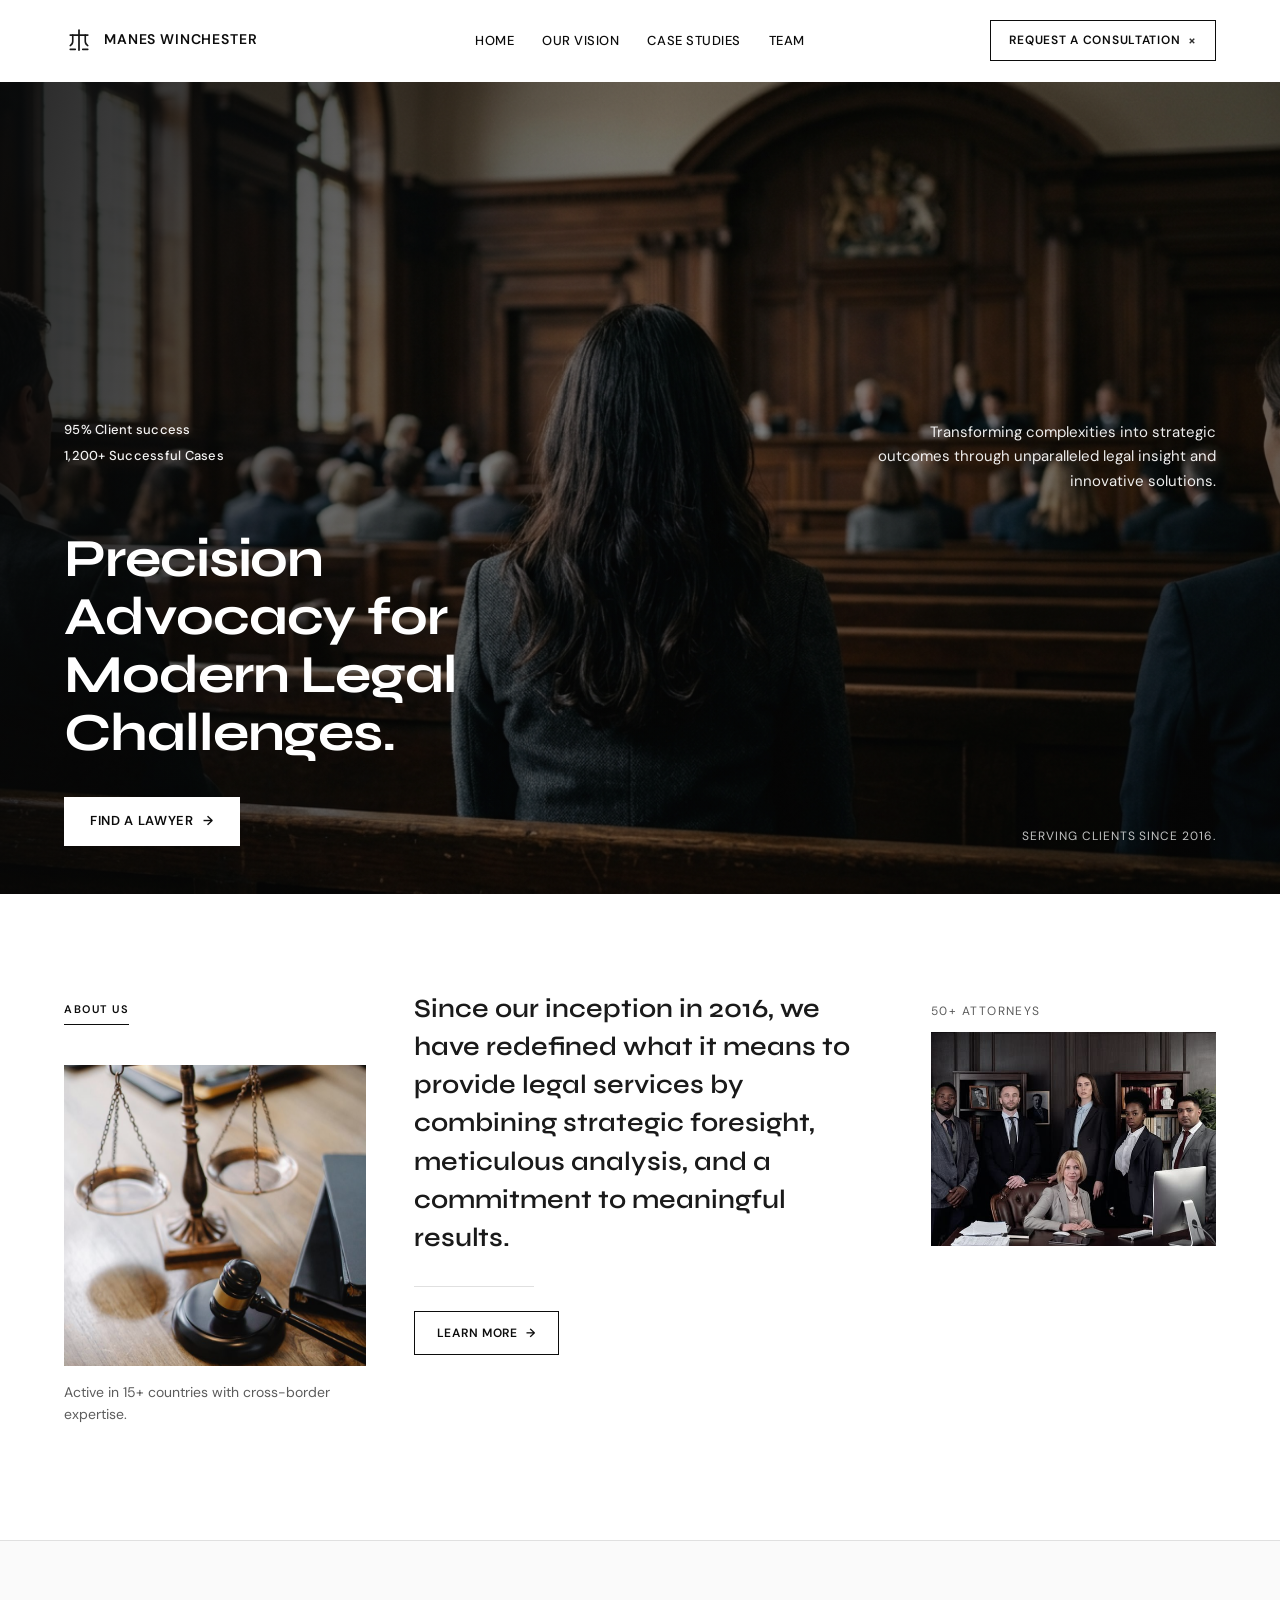
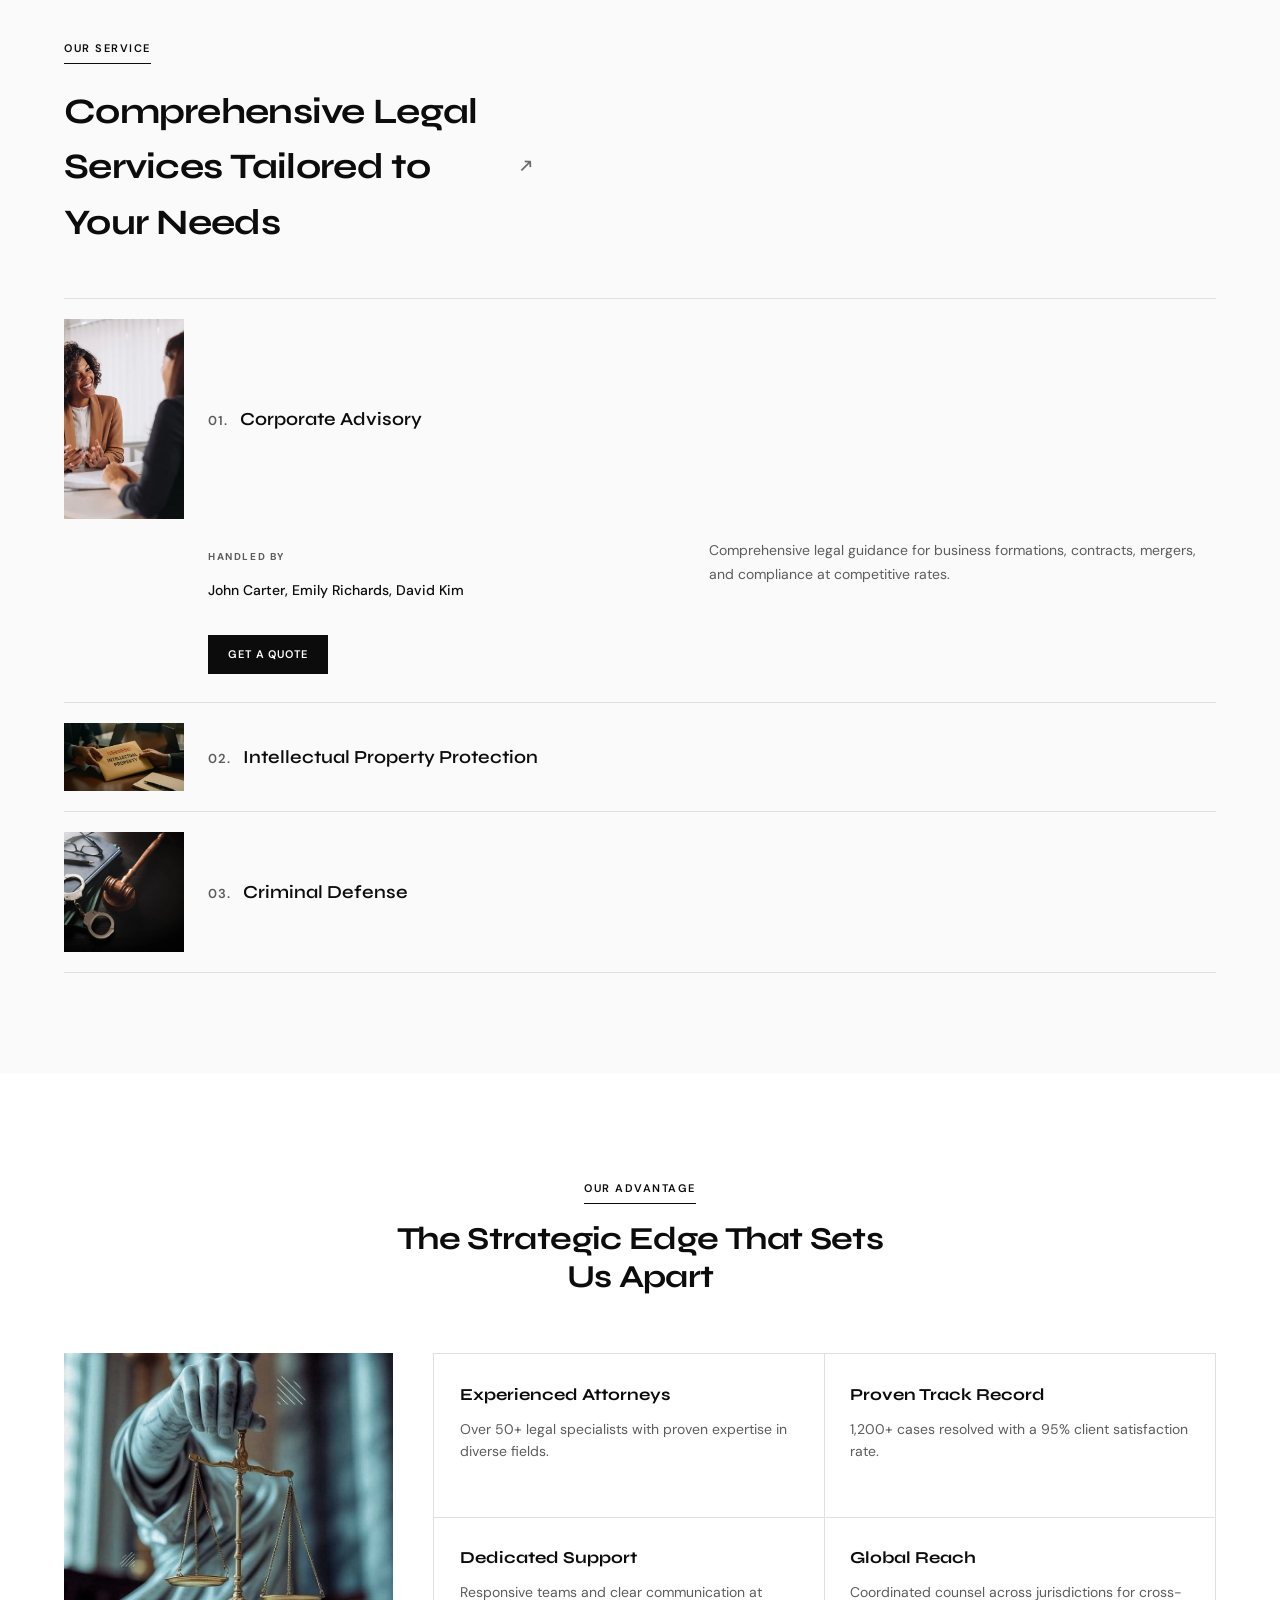
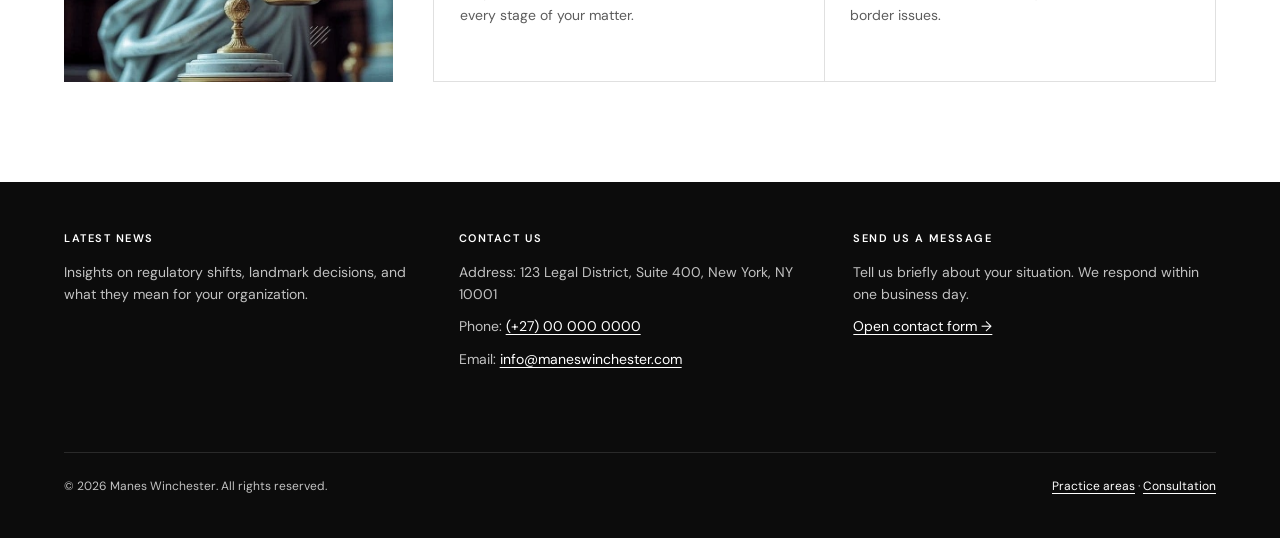
==== index.html @ 820bc34e "initial commit" ====
<!DOCTYPE html>
<html lang="en">
<head>
	<meta charset="UTF-8">
	<meta name="viewport" content="width=device-width, initial-scale=1">
	<title>Manes Winchester — Precision Advocacy</title>
	<link rel="preconnect" href="https://fonts.googleapis.com">
	<link rel="preconnect" href="https://fonts.gstatic.com" crossorigin>
	<link href="https://fonts.googleapis.com/css2?family=DM+Sans:ital,opsz,wght@0,9..40,400;0,9..40,500;0,9..40,600;0,9..40,700;1,9..40,400&family=Syne:wght@500;600;700;800&display=swap" rel="stylesheet">
	<link rel="stylesheet" href="css/landing.css" type="text/css">
</head>
<body class="landing">
	<header class="site-nav" id="top">
		<div class="landing-wrap">
			<a href="index.html" class="brand-mark" aria-label="Manes Winchester home">
				<svg width="30" height="30" viewBox="0 0 24 24" fill="none" xmlns="http://www.w3.org/2000/svg" aria-hidden="true">
					<path d="M12 4v16" stroke="currentColor" stroke-width="1.4" stroke-linecap="round"/>
					<path d="M5 8h14" stroke="currentColor" stroke-width="1.4" stroke-linecap="round"/>
					<path d="M7 8v5c0 1.5-.8 2.8-2 3.5M17 8v5c0 1.5.8 2.8 2 3.5" stroke="currentColor" stroke-width="1.3" stroke-linecap="round"/>
					<path d="M5 19.5h4M15 19.5h4" stroke="currentColor" stroke-width="1.3" stroke-linecap="round"/>
				</svg>
				<span>Manes Winchester</span>
			</a>
			<button type="button" class="nav-toggle" id="navToggle" aria-expanded="false" aria-controls="navMenu">Menu</button>
			<ul class="nav-links" id="navMenu" role="navigation">
				<li><a href="index.html">Home</a></li>
				<li><a href="about.html">Our Vision</a></li>
				<li><a href="news.html">Case Studies</a></li>
				<li><a href="lawyers.html">Team</a></li>
			</ul>
			<a href="contact.html" class="btn-outline-light">Request a Consultation <span class="icon-x" aria-hidden="true">×</span></a>
		</div>
	</header>

	<section class="hero reveal reveal--instant" aria-labelledby="hero-heading">
		<div class="hero-bg" role="presentation"></div>
		<div class="hero-inner landing-wrap">
			<div class="hero-grid">
				<div class="hero-stats">
					<span>95% Client success</span>
					<span>1,200+ Successful Cases</span>
				</div>
				<p class="hero-aside">Transforming complexities into strategic outcomes through unparalleled legal insight and innovative solutions.</p>
				<h1 id="hero-heading" class="hero-headline">Precision Advocacy for Modern Legal Challenges.</h1>
			</div>
			<div class="hero-actions">
				<a href="lawyers.html" class="btn-solid-light">Find a Lawyer <span aria-hidden="true">→</span></a>
				<p class="hero-foot">Serving clients since 2016.</p>
			</div>
		</div>
	</section>

	<section class="about reveal" id="about" aria-labelledby="about-heading">
		<div class="landing-wrap about-grid">
			<div>
				<p class="section-label" id="about-heading">About Us</p>
				<img class="about-thumb" src="images/thumbnail-focus.jpg" width="160" height="160" alt="Firm at work">
				<p class="about-side">Active in 15+ countries with cross-border expertise.</p>
			</div>
			<div class="about-main">
				<p class="lead">Since our inception in 2016, we have redefined what it means to provide legal services by combining strategic foresight, meticulous analysis, and a commitment to meaningful results.</p>
				<div class="about-rule" role="presentation"></div>
				<a href="about.html" class="btn-outline-dark">Learn More <span aria-hidden="true">→</span></a>
			</div>
			<div>
				<p class="about-right-meta">50+ Attorneys</p>
				<img class="about-right-img" src="images/handshake.jpg" width="400" height="300" alt="Professional consultation">
			</div>
		</div>
	</section>

	<section class="services reveal" id="services" aria-labelledby="services-heading">
		<div class="landing-wrap">
			<div class="services-head">
				<div>
					<p class="section-label">Our Service</p>
					<h2 id="services-heading" class="services-title">Comprehensive Legal Services Tailored to Your Needs <span class="arrow-diag" aria-hidden="true">↗</span></h2>
				</div>
			</div>
			<div class="service-list reveal-stagger">
				<details class="service-item reveal-child" name="services" open>
					<summary>
						<img class="service-thumb" src="images/Corporate.jpg" alt="">
						<div class="service-summary-text">
							<span class="service-num">01.</span>
							<span class="service-name">Corporate Advisory</span>
						</div>
					</summary>
					<div class="service-panel">
						<div class="service-panel-spacer" aria-hidden="true"></div>
						<div class="service-detail">
							<div>
								<p class="service-handled">Handled by</p>
								<p class="service-names">John Carter, Emily Richards, David Kim</p>
								<a href="contact.html" class="btn-solid-dark">Get a Quote</a>
							</div>
							<p class="service-desc">Comprehensive legal guidance for business formations, contracts, mergers, and compliance at competitive rates.</p>
						</div>
					</div>
				</details>
				<details class="service-item reveal-child" name="services">
					<summary>
						<img class="service-thumb" src="images/happy.jpg" alt="">
						<div class="service-summary-text">
							<span class="service-num">02.</span>
							<span class="service-name">Intellectual Property Protection</span>
						</div>
					</summary>
					<div class="service-panel">
						<div class="service-panel-spacer" aria-hidden="true"></div>
						<div class="service-detail">
							<div>
								<p class="service-handled">Handled by</p>
								<p class="service-names">Sarah Lin, Marcus Webb</p>
								<a href="contact.html" class="btn-solid-dark">Get a Quote</a>
							</div>
							<p class="service-desc">Patents, trademarks, licensing, and enforcement strategies designed to safeguard what makes your business unique.</p>
						</div>
					</div>
				</details>
				<details class="service-item reveal-child" name="services">
					<summary>
						<img class="service-thumb" src="images/thumbnail-frontview.jpg" alt="">
						<div class="service-summary-text">
							<span class="service-num">03.</span>
							<span class="service-name">Criminal Defense</span>
						</div>
					</summary>
					<div class="service-panel">
						<div class="service-panel-spacer" aria-hidden="true"></div>
						<div class="service-detail">
							<div>
								<p class="service-handled">Handled by</p>
								<p class="service-names">Daniel Ortiz, Priya Nair</p>
								<a href="contact.html" class="btn-solid-dark">Get a Quote</a>
							</div>
							<p class="service-desc">Discreet, rigorous representation focused on protecting your rights and securing the strongest possible outcome.</p>
						</div>
					</div>
				</details>
			</div>
		</div>
	</section>

	<section class="advantage reveal" id="advantage" aria-labelledby="advantage-heading">
		<div class="landing-wrap">
			<div class="advantage-intro">
				<p class="section-label">Our Advantage</p>
				<h2 id="advantage-heading">The Strategic Edge That Sets Us Apart</h2>
			</div>
			<div class="advantage-layout">
				<img class="advantage-photo" src="images/smile.jpg" width="480" height="480" alt="Attorneys in discussion">
				<div class="advantage-grid reveal-stagger">
					<div class="advantage-cell reveal-child">
						<h3>Experienced Attorneys</h3>
						<p>Over 50+ legal specialists with proven expertise in diverse fields.</p>
					</div>
					<div class="advantage-cell reveal-child">
						<h3>Proven Track Record</h3>
						<p>1,200+ cases resolved with a 95% client satisfaction rate.</p>
					</div>
					<div class="advantage-cell reveal-child">
						<h3>Dedicated Support</h3>
						<p>Responsive teams and clear communication at every stage of your matter.</p>
					</div>
					<div class="advantage-cell reveal-child">
						<h3>Global Reach</h3>
						<p>Coordinated counsel across jurisdictions for cross-border issues.</p>
					</div>
				</div>
			</div>
		</div>
	</section>

	<footer class="site-footer">
		<div class="landing-wrap">
			<div>
				<h4>Latest News</h4>
				<p>Insights on regulatory shifts, landmark decisions, and what they mean for your organization.</p>
			</div>
			<div>
				<h4>Contact Us</h4>
				<p><span>Address:</span> 123 Legal District, Suite 400, New York, NY 10001</p>
				<p><span>Phone:</span> <a href="tel:+1200222999">(+27) 00 000 0000</a></p>
				<p><span>Email:</span> <a href="mailto:info@maneswinchester.com">info@maneswinchester.com</a></p>
			</div>
			<div>
				<h4>Send Us a Message</h4>
				<p>Tell us briefly about your situation. We respond within one business day.</p>
				<p><a href="contact.html">Open contact form →</a></p>
			</div>
			<div class="footer-bar">
				<p>© 2026 Manes Winchester. All rights reserved.</p>
				<p><a href="practices.html">Practice areas</a> · <a href="contact.html">Consultation</a></p>
			</div>
		</div>
	</footer>

	<button type="button" class="scroll-top" id="scrollTop" aria-label="Scroll to top" aria-hidden="true" tabindex="-1">
		<span aria-hidden="true">↑</span>
	</button>

	<script src="js/reveal.js" defer></script>
	<script src="js/scroll-top.js" defer></script>
	<script>
	(function () {
		var toggle = document.getElementById('navToggle');
		var menu = document.getElementById('navMenu');
		if (toggle && menu) {
			toggle.addEventListener('click', function () {
				var open = menu.classList.toggle('is-open');
				toggle.setAttribute('aria-expanded', open ? 'true' : 'false');
			});
			menu.querySelectorAll('a').forEach(function (a) {
				a.addEventListener('click', function () {
					menu.classList.remove('is-open');
					toggle.setAttribute('aria-expanded', 'false');
				});
			});
		}
		document.querySelectorAll('.service-item').forEach(function (el) {
			el.addEventListener('toggle', function () {
				if (!el.open) return;
				document.querySelectorAll('.service-item').forEach(function (other) {
					if (other !== el) other.removeAttribute('open');
				});
			});
		});
	})();
	</script>
</body>
</html>
---- css/landing.css ----
/* Landing page — editorial law firm layout */
:root {
	--ink: #0c0c0c;
	--ink-soft: #1a1a1a;
	--paper: #fafafa;
	--white: #ffffff;
	--line: #e0e0e0;
	--muted: #5c5c5c;
	--ease: cubic-bezier(0.4, 0, 0.2, 1);
}

*,
*::before,
*::after {
	box-sizing: border-box;
}

html {
	scroll-behavior: smooth;
}

body.landing {
	margin: 0;
	font-family: "DM Sans", system-ui, sans-serif;
	font-size: 16px;
	line-height: 1.55;
	color: var(--ink);
	background: var(--white);
	-webkit-font-smoothing: antialiased;
}

.landing a {
	color: inherit;
	text-decoration: none;
}

.landing img {
	max-width: 100%;
	height: auto;
	display: block;
}

.landing-wrap {
	max-width: 1200px;
	margin: 0 auto;
	padding: 0 24px;
}

/* —— Nav —— */
.site-nav {
	position: sticky;
	top: 0;
	left: 0;
	right: 0;
	z-index: 100;
	padding: 20px 0;
}

/* Home: bar stays readable over hero and light sections below */
.site-nav:not(.site-nav--inner) {
	background: rgba(255, 255, 255, 0.25);
	backdrop-filter: blur(14px);
	-webkit-backdrop-filter: blur(14px);
	border-bottom: 1px solid rgba(255, 255, 255, 0.1);
}

.site-nav .landing-wrap {
	display: grid;
	grid-template-columns: 1fr auto 1fr;
	align-items: center;
	gap: 20px;
}

.brand-mark {
	justify-self: start;
	display: flex;
	align-items: center;
	gap: 10px;
	color: var(--white);
	font-weight: 600;
	font-size: 14px;
	letter-spacing: 0.06em;
	text-transform: uppercase;
}

.nav-links {
	justify-self: center;
	display: flex;
	align-items: center;
	gap: 28px;
	list-style: none;
	margin: 0;
	padding: 0;
}

.site-nav .btn-outline-light {
	justify-self: end;
}

.brand-mark svg {
	flex-shrink: 0;
	opacity: 0.95;
}

.nav-links a {
	color: var(--ink);
	font-size: 13px;
	font-weight: 500;
	letter-spacing: 0.04em;
	text-transform: uppercase;
	transition: color 0.2s var(--ease);
}

.nav-links a:hover {
	color: var(--ink-soft);
}

.btn-outline-light {
	display: inline-flex;
	align-items: center;
	gap: 8px;
	padding: 10px 18px;
	border: 1px solid var(--ink);
	color: var(--white);
	font-size: 12px;
	font-weight: 600;
	letter-spacing: 0.06em;
	text-transform: uppercase;
	transition: background 0.2s var(--ease), color 0.2s var(--ease);
}

.btn-outline-light:hover {
	background: var(--ink-soft);
	color: var(--white);
}

.btn-outline-light .icon-x {
	font-size: 14px;
	line-height: 1;
	opacity: 0.85;
}

/* —— Inner pages (Our Vision, etc.) —— */
.site-nav--inner {
	background: var(--white);
	border-bottom: 1px solid var(--line);
	padding: 16px 0;
}

.site-nav--inner .brand-mark {
	color: var(--ink);
}

.site-nav--inner .brand-mark svg {
	opacity: 1;
}

.site-nav--inner .nav-links a {
	color: var(--muted);
}

.site-nav--inner .nav-links a:hover {
	color: var(--ink);
}

.site-nav--inner .nav-links a[aria-current="page"] {
	color: var(--ink);
	font-weight: 600;
}

.site-nav--inner .nav-links.is-open a {
	color: rgba(255, 255, 255, 0.9);
}

.site-nav--inner .nav-links.is-open a:hover {
	color: var(--white);
}

.site-nav--inner .nav-links.is-open a[aria-current="page"] {
	color: var(--white);
	font-weight: 600;
}

.site-nav--inner .btn-outline-light {
	border-color: var(--ink);
	color: var(--ink);
}

.site-nav--inner .btn-outline-light:hover {
	background: var(--ink);
	color: var(--white);
}

.site-nav--inner .nav-toggle {
	border-color: rgba(12, 12, 12, 0.35);
	color: var(--ink);
}

.page-hero {
	background: var(--paper);
	padding: 48px 0 56px;
	border-bottom: 1px solid var(--line);
}

.page-hero .section-label {
	margin-bottom: 16px;
}

.page-hero-title {
	font-family: "Syne", sans-serif;
	font-size: clamp(2rem, 4vw, 2.75rem);
	font-weight: 700;
	letter-spacing: -0.03em;
	line-height: 1.12;
	margin: 0 0 20px;
	max-width: 18ch;
	color: var(--ink-soft);
}

.page-hero-lede {
	font-size: 18px;
	line-height: 1.6;
	color: var(--muted);
	margin: 0;
	max-width: 52ch;
}

.vision-feature {
	padding: 64px 0 72px;
}

.vision-feature-grid {
	display: grid;
	grid-template-columns: minmax(0, 1.05fr) minmax(0, 1fr);
	gap: 48px 56px;
	align-items: center;
}

@media (max-width: 900px) {
	.vision-feature-grid {
		grid-template-columns: 1fr;
	}
}

.vision-feature-img {
	width: 100%;
	max-height: 420px;
	object-fit: cover;
	border-radius: 2px;
	filter: grayscale(0.12);
}

.vision-prose h2 {
	font-family: "Syne", sans-serif;
	font-size: 1.35rem;
	font-weight: 700;
	margin: 2.2em 0 0.75em;
	letter-spacing: -0.02em;
	color: var(--ink-soft);
}

.vision-prose h2:first-child {
	margin-top: 0;
}

.vision-prose p {
	margin: 0 0 1.1em;
	color: var(--muted);
	font-size: 16px;
	line-height: 1.65;
}

.vision-prose a {
	color: var(--ink);
	text-decoration: underline;
	text-underline-offset: 3px;
}

.vision-prose a:hover {
	color: var(--ink-soft);
}

.vision-pillars {
	padding: 0 0 88px;
}

.vision-pillars-head {
	margin-bottom: 36px;
}

.vision-pillars-title {
	font-family: "Syne", sans-serif;
	font-size: 1.5rem;
	font-weight: 700;
	margin: 0 0 8px;
	letter-spacing: -0.02em;
}

.vision-pillars-sub {
	margin: 0;
	font-size: 15px;
	color: var(--muted);
	max-width: 48ch;
}

.vision-pillar-grid {
	display: grid;
	grid-template-columns: repeat(3, 1fr);
	gap: 1px;
	background: var(--line);
	border: 1px solid var(--line);
}

@media (max-width: 768px) {
	.vision-pillar-grid {
		grid-template-columns: 1fr;
	}
}

.vision-pillar {
	background: var(--white);
	padding: 28px 26px;
}

.vision-pillar h3 {
	font-family: "Syne", sans-serif;
	font-size: 1rem;
	font-weight: 700;
	margin: 0 0 10px;
	letter-spacing: -0.01em;
}

.vision-pillar p {
	margin: 0;
	font-size: 14px;
	line-height: 1.6;
	color: var(--muted);
}

.vision-cta {
	padding: 0 0 96px;
}

.vision-cta-inner {
	display: flex;
	flex-wrap: wrap;
	align-items: center;
	justify-content: space-between;
	gap: 24px;
	padding: 32px 36px;
	background: var(--ink);
	color: rgba(255, 255, 255, 0.85);
}

.vision-cta-inner h2 {
	font-family: "Syne", sans-serif;
	font-size: 1.35rem;
	font-weight: 700;
	color: var(--white);
	margin: 0 0 8px;
	letter-spacing: -0.02em;
}

.vision-cta-inner p {
	margin: 0;
	font-size: 15px;
	max-width: 42ch;
}

.vision-cta .btn-solid-light {
	text-decoration: none;
}

/* —— Case studies listing —— */
.case-page {
	padding-bottom: 96px;
}

.case-layout {
	display: grid;
	grid-template-columns: minmax(0, 260px) minmax(0, 1fr);
	gap: 48px 56px;
	padding: 56px 0 0;
	align-items: start;
}

@media (max-width: 900px) {
	.case-layout {
		grid-template-columns: 1fr;
		padding-top: 40px;
	}
}

.case-sidebar {
	position: sticky;
	top: 96px;
	align-self: start;
	display: flex;
	flex-direction: column;
	gap: 20px;
}

@media (max-width: 900px) {
	.case-sidebar {
		position: static;
	}
}

.case-side-card {
	background: var(--paper);
	border: 1px solid var(--line);
	padding: 24px 22px;
}

.case-side-card h2 {
	font-family: "Syne", sans-serif;
	font-size: 0.95rem;
	font-weight: 700;
	margin: 0 0 12px;
	letter-spacing: -0.01em;
}

.case-side-card p {
	margin: 0 0 12px;
	font-size: 14px;
	line-height: 1.6;
	color: var(--muted);
}

.case-side-card p:last-child {
	margin-bottom: 0;
}

.case-side-card .quote {
	font-style: italic;
	color: var(--ink-soft);
}

.case-side-card .quote span {
	display: block;
	margin-top: 12px;
	font-style: normal;
	font-size: 12px;
	font-weight: 600;
	letter-spacing: 0.06em;
	text-transform: uppercase;
	color: var(--muted);
}

.case-side-card .case-card-link {
	margin-top: 4px;
}

.case-list {
	list-style: none;
	margin: 0;
	padding: 0;
}

.case-card {
	display: grid;
	grid-template-columns: minmax(0, 220px) minmax(0, 1fr);
	gap: 28px 36px;
	padding: 36px 0;
	border-top: 1px solid var(--line);
	align-items: start;
}

.case-card:last-child {
	border-bottom: 1px solid var(--line);
}

@media (max-width: 640px) {
	.case-card {
		grid-template-columns: 1fr;
		gap: 18px;
	}
}

.case-card-img {
	width: 100%;
	aspect-ratio: 4 / 5;
	object-fit: cover;
	filter: grayscale(0.15);
}

.case-card-body {
	min-width: 0;
}

.case-card-meta {
	font-size: 11px;
	font-weight: 600;
	letter-spacing: 0.12em;
	text-transform: uppercase;
	color: var(--muted);
	margin: 0 0 10px;
}

.case-card-body h2 {
	font-family: "Syne", sans-serif;
	font-size: clamp(1.2rem, 2vw, 1.45rem);
	font-weight: 700;
	margin: 0 0 12px;
	letter-spacing: -0.02em;
	line-height: 1.2;
	color: var(--ink-soft);
}

.case-card-body p {
	margin: 0;
	font-size: 15px;
	line-height: 1.65;
	color: var(--muted);
}

.case-card-link {
	display: inline-flex;
	align-items: center;
	gap: 8px;
	margin-top: 18px;
	font-size: 11px;
	font-weight: 600;
	letter-spacing: 0.1em;
	text-transform: uppercase;
	color: var(--ink);
	border-bottom: 1px solid var(--ink);
	padding-bottom: 2px;
	transition: opacity 0.2s var(--ease);
}

.case-card-link:hover {
	opacity: 0.65;
}

/* —— Team —— */
.team-page {
	padding-bottom: 96px;
}

.team-layout {
	display: grid;
	grid-template-columns: minmax(0, 260px) minmax(0, 1fr);
	gap: 48px 56px;
	padding: 56px 0 0;
	align-items: start;
}

@media (max-width: 900px) {
	.team-layout {
		grid-template-columns: 1fr;
		padding-top: 40px;
	}
}

.team-sidebar {
	position: sticky;
	top: 96px;
	align-self: start;
	display: flex;
	flex-direction: column;
	gap: 20px;
}

@media (max-width: 900px) {
	.team-sidebar {
		position: static;
	}
}

.team-tier {
	margin-bottom: 56px;
}

.team-tier:last-child {
	margin-bottom: 0;
}

.team-tier-title {
	font-family: "Syne", sans-serif;
	font-size: 1.15rem;
	font-weight: 700;
	margin: 0 0 22px;
	letter-spacing: -0.02em;
	padding-bottom: 14px;
	border-bottom: 1px solid var(--line);
	color: var(--ink-soft);
}

.team-grid {
	display: grid;
	grid-template-columns: repeat(auto-fill, minmax(240px, 1fr));
	gap: 22px;
}

.team-card {
	border: 1px solid var(--line);
	background: var(--white);
	display: flex;
	flex-direction: column;
	min-height: 100%;
	transition: border-color 0.2s var(--ease), box-shadow 0.2s var(--ease);
}

.team-card:hover {
	border-color: rgba(12, 12, 12, 0.22);
	box-shadow: 0 10px 36px rgba(0, 0, 0, 0.06);
}

.team-photo {
	width: 100%;
	aspect-ratio: 1;
	object-fit: cover;
	object-position: top center;
	filter: grayscale(0.12);
}

.team-card-body {
	padding: 20px 20px 22px;
	flex: 1;
	display: flex;
	flex-direction: column;
}

.team-card-name {
	font-family: "Syne", sans-serif;
	font-size: 1.1rem;
	font-weight: 700;
	margin: 0 0 6px;
	letter-spacing: -0.02em;
	color: var(--ink-soft);
}

.team-card-role {
	margin: 0 0 14px;
	font-size: 11px;
	font-weight: 600;
	letter-spacing: 0.1em;
	text-transform: uppercase;
	color: var(--muted);
}

.team-card-bio {
	margin: 0;
	font-size: 14px;
	line-height: 1.6;
	color: var(--muted);
	flex: 1;
}

.team-card-contact {
	margin-top: 18px;
	font-size: 12px;
	font-weight: 600;
	letter-spacing: 0.06em;
	text-transform: uppercase;
}

.team-card-contact a {
	color: var(--ink);
	border-bottom: 1px solid var(--ink);
	padding-bottom: 2px;
	transition: opacity 0.2s var(--ease);
}

.team-card-contact a:hover {
	opacity: 0.6;
}

.case-side-card .team-card-contact {
	margin-top: 12px;
}

/* —— Request a consultation / contact —— */
.contact-page {
	padding-bottom: 96px;
}

.contact-layout {
	display: grid;
	grid-template-columns: minmax(0, 280px) minmax(0, 1fr);
	gap: 48px 56px;
	padding: 56px 0 0;
	align-items: start;
}

@media (max-width: 900px) {
	.contact-layout {
		grid-template-columns: 1fr;
		padding-top: 40px;
	}
}

.contact-aside {
	position: sticky;
	top: 96px;
	align-self: start;
	display: flex;
	flex-direction: column;
	gap: 20px;
}

@media (max-width: 900px) {
	.contact-aside {
		position: static;
	}
}

.contact-detail {
	font-size: 15px;
	line-height: 1.65;
	color: var(--muted);
	margin: 0 0 14px;
}

.contact-detail:last-child {
	margin-bottom: 0;
}

.contact-detail strong {
	display: block;
	font-size: 11px;
	font-weight: 600;
	letter-spacing: 0.12em;
	text-transform: uppercase;
	color: var(--ink);
	margin-bottom: 6px;
}

.contact-detail a {
	color: var(--ink);
	text-decoration: underline;
	text-underline-offset: 3px;
}

.contact-form-wrap {
	max-width: 560px;
}

.contact-form-intro {
	font-size: 15px;
	line-height: 1.65;
	color: var(--muted);
	margin: 0 0 28px;
}

.contact-form {
	display: flex;
	flex-direction: column;
	gap: 20px;
}

.contact-field {
	display: flex;
	flex-direction: column;
	gap: 8px;
}

.contact-field label {
	font-size: 11px;
	font-weight: 600;
	letter-spacing: 0.1em;
	text-transform: uppercase;
	color: var(--ink);
}

.contact-field input,
.contact-field textarea,
.contact-field select {
	width: 100%;
	padding: 12px 14px;
	font-family: inherit;
	font-size: 15px;
	line-height: 1.45;
	color: var(--ink);
	background: var(--white);
	border: 1px solid var(--line);
	border-radius: 0;
	transition: border-color 0.2s var(--ease), box-shadow 0.2s var(--ease);
}

.contact-field input::placeholder,
.contact-field textarea::placeholder {
	color: #9a9a9a;
}

.contact-field input:hover,
.contact-field textarea:hover,
.contact-field select:hover {
	border-color: #c6c6c6;
}

.contact-field input:focus,
.contact-field textarea:focus,
.contact-field select:focus {
	outline: none;
	border-color: var(--ink);
	box-shadow: 0 0 0 1px var(--ink);
}

.contact-field textarea {
	min-height: 160px;
	resize: vertical;
}

.contact-field select {
	cursor: pointer;
	appearance: none;
	background-image: url("data:image/svg+xml,%3Csvg xmlns='http://www.w3.org/2000/svg' width='12' height='8' viewBox='0 0 12 8'%3E%3Cpath fill='%235c5c5c' d='M1 1.5L6 6l5-4.5'/%3E%3C/svg%3E");
	background-repeat: no-repeat;
	background-position: right 14px center;
	padding-right: 40px;
}

.contact-row-split {
	display: grid;
	grid-template-columns: 1fr 1fr;
	gap: 16px 20px;
}

@media (max-width: 520px) {
	.contact-row-split {
		grid-template-columns: 1fr;
	}
}

.contact-form .btn-solid-dark {
	margin-top: 8px;
	align-self: flex-start;
	min-width: 200px;
	padding: 14px 24px;
	font-size: 12px;
}

.contact-form-note {
	font-size: 13px;
	color: var(--muted);
	margin: 16px 0 0;
	line-height: 1.55;
}

.site-nav--inner a.btn-outline-light[aria-current="page"] {
	background: var(--ink);
	color: var(--white);
	border-color: var(--ink);
}

.site-nav--inner a.btn-outline-light[aria-current="page"]:hover {
	opacity: 0.92;
}

/* —— Practice areas —— */
.practices-page {
	padding-bottom: 96px;
}

.practices-layout {
	display: grid;
	grid-template-columns: minmax(0, 260px) minmax(0, 1fr);
	gap: 48px 56px;
	padding: 56px 0 0;
	align-items: start;
}

@media (max-width: 900px) {
	.practices-layout {
		grid-template-columns: 1fr;
		padding-top: 40px;
	}
}

.practices-sidebar {
	position: sticky;
	top: 96px;
	align-self: start;
	display: flex;
	flex-direction: column;
	gap: 20px;
}

@media (max-width: 900px) {
	.practices-sidebar {
		position: static;
	}
}

.practice-jump-list {
	list-style: none;
	margin: 0;
	padding: 0;
}

.practice-jump-list li {
	border-bottom: 1px solid var(--line);
}

.practice-jump-list a {
	display: block;
	padding: 10px 0;
	font-size: 13px;
	font-weight: 500;
	color: var(--muted);
	transition: color 0.2s var(--ease), padding-left 0.2s var(--ease);
}

.practice-jump-list a:hover {
	color: var(--ink);
	padding-left: 4px;
}

.practices-intro {
	font-size: 16px;
	line-height: 1.65;
	color: var(--muted);
	margin: 0 0 36px;
	max-width: 62ch;
}

.practice-grid {
	display: grid;
	grid-template-columns: repeat(auto-fill, minmax(280px, 1fr));
	gap: 22px;
}

.practice-card {
	border: 1px solid var(--line);
	background: var(--white);
	display: flex;
	flex-direction: column;
	min-height: 100%;
	transition: border-color 0.2s var(--ease), box-shadow 0.2s var(--ease);
	scroll-margin-top: 104px;
}

.practice-card:hover {
	border-color: rgba(12, 12, 12, 0.2);
	box-shadow: 0 12px 40px rgba(0, 0, 0, 0.07);
}

.practice-card-media {
	display: block;
	overflow: hidden;
	aspect-ratio: 16 / 10;
}

.practice-card-media img {
	width: 100%;
	height: 100%;
	object-fit: cover;
	filter: grayscale(0.12);
	transition: transform 0.45s var(--ease), filter 0.35s var(--ease);
}

.practice-card:hover .practice-card-media img {
	transform: scale(1.03);
	filter: grayscale(0);
}

.practice-card-body {
	padding: 22px 22px 24px;
	display: flex;
	flex-direction: column;
	flex: 1;
}

.practice-card-body h2 {
	font-family: "Syne", sans-serif;
	font-size: 1.2rem;
	font-weight: 700;
	margin: 0 0 10px;
	letter-spacing: -0.02em;
	line-height: 1.2;
	color: var(--ink-soft);
}

.practice-card-body p {
	margin: 0 0 18px;
	font-size: 14px;
	line-height: 1.6;
	color: var(--muted);
	flex: 1;
}

.practice-card-body .case-card-link {
	margin-top: auto;
}

.practice-aside-copy {
	margin: 0;
	font-size: 14px;
	line-height: 1.6;
	color: var(--muted);
}

.case-side-card .practice-aside-cta {
	margin-top: 14px;
}

/* —— Hero —— */
.hero {
	position: relative;
	min-height: calc(100vh - 88px);
	min-height: calc(100dvh - 88px);
	min-height: calc(100svh - 88px);
	display: flex;
	flex-direction: column;
	justify-content: flex-end;
	padding: 56px 0 48px;
	color: var(--white);
	overflow: hidden;
}

.hero-bg {
	position: absolute;
	inset: 0;
	background:
		linear-gradient(105deg, rgba(8, 8, 8, 0.88) 0%, rgba(8, 8, 8, 0.45) 45%, rgba(8, 8, 8, 0.55) 100%),
		url("../images/meeting.jpeg") center / cover no-repeat;
	z-index: 0;
}

.hero-inner {
	position: relative;
	z-index: 1;
	width: 100%;
}

.hero-grid {
	display: grid;
	grid-template-columns: 1fr 1fr;
	grid-template-areas:
		"stats aside"
		"headline .";
	gap: 28px 48px;
	align-items: start;
}

.hero-stats {
	grid-area: stats;
	display: flex;
	flex-direction: column;
	gap: 6px;
	font-size: 13px;
	font-weight: 500;
	letter-spacing: 0.02em;
	opacity: 0.95;
}

.hero-stats span {
	display: block;
}

.hero-aside {
	grid-area: aside;
	justify-self: end;
	text-align: right;
	font-size: 15px;
	line-height: 1.65;
	max-width: 36ch;
	opacity: 0.92;
	margin: 0;
}

.hero-headline {
	grid-area: headline;
	font-family: "Syne", sans-serif;
	font-size: clamp(2.1rem, 4.5vw, 3.35rem);
	font-weight: 700;
	line-height: 1.08;
	letter-spacing: -0.02em;
	margin: 8px 0 0;
	max-width: 14ch;
}

@media (max-width: 900px) {
	.hero-grid {
		grid-template-areas:
			"stats stats"
			"aside aside"
			"headline headline";
	}

	.hero-aside {
		justify-self: start;
		text-align: left;
	}
}

.hero-actions {
	display: flex;
	flex-wrap: wrap;
	align-items: flex-end;
	justify-content: space-between;
	gap: 20px;
	margin-top: 36px;
}

.btn-solid-light {
	display: inline-flex;
	align-items: center;
	gap: 10px;
	padding: 14px 26px;
	background: var(--white);
	color: var(--ink);
	font-size: 13px;
	font-weight: 600;
	letter-spacing: 0.05em;
	text-transform: uppercase;
	border: none;
	cursor: pointer;
	transition: transform 0.2s var(--ease), box-shadow 0.2s var(--ease);
}

.btn-solid-light:hover {
	transform: translateY(-1px);
	box-shadow: 0 12px 32px rgba(0, 0, 0, 0.2);
}

/* .landing a { color: inherit } beats .btn-solid-light alone — keep label readable */
.landing a.btn-solid-light {
	color: var(--ink);
}

.hero-foot {
	font-size: 12px;
	letter-spacing: 0.08em;
	text-transform: uppercase;
	opacity: 0.75;
	margin: 0;
}

/* —— Section labels —— */
.section-label {
	font-size: 11px;
	font-weight: 600;
	letter-spacing: 0.14em;
	text-transform: uppercase;
	border-bottom: 1px solid currentColor;
	display: inline-block;
	padding-bottom: 6px;
	margin-bottom: 20px;
	color: var(--ink);
}

.section-label.on-dark {
	color: var(--white);
	border-color: rgba(255, 255, 255, 0.5);
}

/* —— About —— */
.about {
	padding: 96px 0 100px;
	background: var(--white);
}

.about-grid {
	display: grid;
	grid-template-columns: minmax(0, 0.9fr) minmax(0, 1.4fr) minmax(0, 0.85fr);
	gap: 40px 48px;
	align-items: start;
}

@media (max-width: 960px) {
	.about-grid {
		grid-template-columns: 1fr;
	}
}

.about-side {
	font-size: 14px;
	color: var(--muted);
}

.about-thumb {
	width: 100%;
	max-width: 160px;
	aspect-ratio: 1;
	object-fit: cover;
	margin: 20px 0 16px;
	filter: grayscale(0.15);
}

.about-main .lead {
	font-family: "Syne", sans-serif;
	font-size: clamp(1.35rem, 2.2vw, 1.65rem);
	font-weight: 600;
	line-height: 1.45;
	margin: 0 0 28px;
	color: var(--ink-soft);
}

.about-rule {
	height: 1px;
	background: var(--line);
	margin: 28px 0 24px;
	max-width: 120px;
}

.btn-outline-dark {
	display: inline-flex;
	align-items: center;
	gap: 8px;
	padding: 12px 22px;
	border: 1px solid var(--ink);
	font-size: 12px;
	font-weight: 600;
	letter-spacing: 0.06em;
	text-transform: uppercase;
	transition: background 0.2s var(--ease), color 0.2s var(--ease);
}

.btn-outline-dark:hover {
	background: var(--ink);
	color: var(--white);
}

.about-right-meta {
	font-size: 12px;
	letter-spacing: 0.12em;
	text-transform: uppercase;
	color: var(--muted);
	margin-bottom: 12px;
}

.about-right-img {
	width: 100%;
	aspect-ratio: 4 / 3;
	object-fit: cover;
	filter: grayscale(0.2);
}

/* —— Services —— */
.services {
	padding: 88px 0 100px;
	background: var(--paper);
	border-top: 1px solid var(--line);
}

.services-head {
	display: flex;
	flex-wrap: wrap;
	align-items: flex-end;
	justify-content: space-between;
	gap: 24px;
	margin-bottom: 48px;
}

.services-title {
	font-family: "Syne", sans-serif;
	font-size: clamp(1.6rem, 2.8vw, 2.25rem);
	font-weight: 700;
	letter-spacing: -0.02em;
	margin: 0;
	max-width: 18ch;
	display: flex;
	align-items: center;
	gap: 12px;
}

.services-title .arrow-diag {
	font-size: 1.1rem;
	opacity: 0.6;
}

.service-list {
	border-top: 1px solid var(--line);
}

.service-item {
	border-bottom: 1px solid var(--line);
}

.service-item summary {
	list-style: none;
	cursor: pointer;
	display: grid;
	grid-template-columns: 120px 1fr;
	gap: 24px;
	padding: 20px 0;
	align-items: center;
}

.service-item summary::-webkit-details-marker {
	display: none;
}

@media (max-width: 640px) {
	.service-item summary {
		grid-template-columns: 72px 1fr;
		gap: 16px;
	}
}

.service-thumb {
	width: 100%;
	height: 72px;
	object-fit: cover;
	transition: height 0.35s var(--ease);
}

.service-item[open] .service-thumb {
	height: 200px;
}

@media (max-width: 640px) {
	.service-item[open] .service-thumb {
		height: 140px;
	}
}

.service-summary-text {
	display: flex;
	align-items: baseline;
	gap: 12px;
	flex-wrap: wrap;
}

.service-num {
	font-size: 13px;
	font-weight: 600;
	letter-spacing: 0.08em;
	color: var(--muted);
}

.service-name {
	font-family: "Syne", sans-serif;
	font-size: 1.15rem;
	font-weight: 600;
}

.service-panel {
	display: grid;
	grid-template-columns: 120px 1fr;
	gap: 24px;
	padding: 0 0 28px;
}

@media (max-width: 900px) {
	.service-panel {
		grid-template-columns: 1fr;
		padding-left: 0;
	}
}

.service-panel-spacer {
	display: none;
}

@media (min-width: 901px) {
	.service-panel-spacer {
		display: block;
	}
}

.service-detail {
	display: grid;
	grid-template-columns: 1fr minmax(0, 1.1fr);
	gap: 28px 40px;
	align-items: start;
}

@media (max-width: 768px) {
	.service-detail {
		grid-template-columns: 1fr;
	}
}

.service-handled {
	font-size: 10px;
	font-weight: 700;
	letter-spacing: 0.16em;
	text-transform: uppercase;
	color: var(--muted);
	margin-bottom: 10px;
}

.service-names {
	font-size: 14px;
	font-weight: 500;
	line-height: 1.6;
	margin-bottom: 16px;
}

.service-desc {
	font-size: 14px;
	color: var(--muted);
	margin: 0;
	line-height: 1.65;
}

.btn-solid-dark {
	display: inline-flex;
	align-items: center;
	justify-content: center;
	padding: 11px 20px;
	background: var(--ink);
	color: var(--white) !important;
	font-size: 11px;
	font-weight: 600;
	letter-spacing: 0.08em;
	text-transform: uppercase;
	border: none;
	cursor: pointer;
	margin-top: 18px;
	transition: opacity 0.2s var(--ease);
}

.btn-solid-dark:hover {
	opacity: 0.88;
}

.service-item:not([open]) .service-panel {
	display: none;
}

/* —— Advantage —— */
.advantage {
	padding: 96px 0 100px;
	background: var(--white);
}

.advantage-intro {
	text-align: center;
	max-width: 520px;
	margin: 0 auto 56px;
}

.advantage-intro .section-label {
	margin-bottom: 16px;
}

.advantage-intro h2 {
	font-family: "Syne", sans-serif;
	font-size: clamp(1.5rem, 2.6vw, 2rem);
	font-weight: 700;
	letter-spacing: -0.02em;
	margin: 0;
	line-height: 1.2;
}

.advantage-layout {
	display: grid;
	grid-template-columns: minmax(0, 0.42fr) minmax(0, 1fr);
	gap: 40px;
	align-items: stretch;
}

@media (max-width: 900px) {
	.advantage-layout {
		grid-template-columns: 1fr;
	}
}

.advantage-photo {
	width: 100%;
	aspect-ratio: 1;
	object-fit: cover;
	filter: grayscale(0.15);
}

.advantage-grid {
	display: grid;
	grid-template-columns: 1fr 1fr;
	border: 1px solid var(--line);
}

.advantage-cell {
	padding: 28px 26px;
	border-right: 1px solid var(--line);
	border-bottom: 1px solid var(--line);
	margin: 0 -1px -1px 0;
}

.advantage-cell:nth-child(2n) {
	border-right: none;
}

.advantage-cell:nth-last-child(-n + 2) {
	border-bottom: none;
	margin-bottom: 0;
}

@media (max-width: 600px) {
	.advantage-grid {
		grid-template-columns: 1fr;
	}

	.advantage-cell {
		border-right: none;
	}

	.advantage-cell:not(:last-child) {
		border-bottom: 1px solid var(--line);
	}
}

.advantage-cell h3 {
	font-family: "Syne", sans-serif;
	font-size: 1.05rem;
	font-weight: 700;
	margin: 0 0 10px;
}

.advantage-cell p {
	font-size: 14px;
	color: var(--muted);
	margin: 0;
	line-height: 1.6;
}

/* —— Footer —— */
.site-footer {
	background: var(--ink);
	color: rgba(255, 255, 255, 0.75);
	padding: 48px 0 32px;
	font-size: 14px;
}

.site-footer .landing-wrap {
	display: grid;
	grid-template-columns: repeat(3, 1fr);
	gap: 32px;
}

@media (max-width: 768px) {
	.site-footer .landing-wrap {
		grid-template-columns: 1fr;
	}
}

.site-footer h4 {
	color: var(--white);
	font-size: 11px;
	font-weight: 600;
	letter-spacing: 0.14em;
	text-transform: uppercase;
	margin: 0 0 14px;
}

.site-footer p {
	margin: 0 0 10px;
	line-height: 1.6;
}

.site-footer a {
	color: var(--white);
	text-decoration: underline;
	text-underline-offset: 3px;
}

.footer-bar {
	grid-column: 1 / -1;
	margin-top: 40px;
	padding-top: 24px;
	border-top: 1px solid rgba(255, 255, 255, 0.12);
	display: flex;
	flex-wrap: wrap;
	justify-content: space-between;
	gap: 16px;
	font-size: 12px;
}

/* —— Scroll reveal —— */
html:not(.js-reveal-ready) .reveal,
html:not(.js-reveal-ready) .reveal-stagger > .reveal-child {
	opacity: 1;
	transform: none;
}

.reveal {
	opacity: 0;
	transform: translateY(32px);
	transition:
		opacity 0.75s var(--ease),
		transform 0.75s var(--ease);
}

.reveal.is-visible {
	opacity: 1;
	transform: translateY(0);
}

.reveal-stagger > .reveal-child {
	opacity: 0;
	transform: translateY(24px);
	transition:
		opacity 0.6s var(--ease),
		transform 0.6s var(--ease);
}

.reveal-stagger.is-visible > .reveal-child {
	opacity: 1;
	transform: translateY(0);
}

.reveal-stagger.is-visible > .reveal-child:nth-child(1) { transition-delay: 0.05s; }
.reveal-stagger.is-visible > .reveal-child:nth-child(2) { transition-delay: 0.12s; }
.reveal-stagger.is-visible > .reveal-child:nth-child(3) { transition-delay: 0.19s; }
.reveal-stagger.is-visible > .reveal-child:nth-child(4) { transition-delay: 0.26s; }
.reveal-stagger.is-visible > .reveal-child:nth-child(5) { transition-delay: 0.33s; }
.reveal-stagger.is-visible > .reveal-child:nth-child(6) { transition-delay: 0.4s; }
.reveal-stagger.is-visible > .reveal-child:nth-child(7) { transition-delay: 0.47s; }
.reveal-stagger.is-visible > .reveal-child:nth-child(8) { transition-delay: 0.54s; }

@media (prefers-reduced-motion: reduce) {
	.reveal,
	.reveal-stagger > .reveal-child {
		opacity: 1 !important;
		transform: none !important;
		transition: none !important;
	}
}

/* —— Scroll to top —— */
.scroll-top {
	position: fixed;
	right: 24px;
	bottom: 28px;
	z-index: 90;
	display: flex;
	align-items: center;
	justify-content: center;
	width: 48px;
	height: 48px;
	padding: 0;
	border: 1px solid var(--line);
	background: var(--white);
	color: var(--ink);
	font-size: 18px;
	line-height: 1;
	cursor: pointer;
	box-shadow: 0 8px 28px rgba(0, 0, 0, 0.1);
	opacity: 0;
	visibility: hidden;
	transform: translateY(12px);
	transition:
		opacity 0.25s var(--ease),
		transform 0.25s var(--ease),
		visibility 0.25s var(--ease),
		background 0.2s var(--ease),
		color 0.2s var(--ease),
		border-color 0.2s var(--ease);
}

.scroll-top.is-visible {
	opacity: 1;
	visibility: visible;
	transform: translateY(0);
}

.scroll-top:hover {
	background: var(--ink);
	color: var(--white);
	border-color: var(--ink);
}

.scroll-top:focus-visible {
	outline: 2px solid var(--ink);
	outline-offset: 3px;
}

@media (prefers-reduced-motion: reduce) {
	.scroll-top {
		transition: none;
	}
}

/* Mobile nav */
.nav-toggle {
	display: none;
	background: transparent;
	border: 1px solid rgba(255, 255, 255, 0.5);
	color: var(--white);
	padding: 8px 12px;
	font-size: 11px;
	text-transform: uppercase;
	letter-spacing: 0.08em;
	cursor: pointer;
	position: relative;
	z-index: 40;
}

@media (max-width: 900px) {
	.site-nav .landing-wrap {
		display: flex;
		justify-content: space-between;
		align-items: center;
		flex-wrap: wrap;
	}

	.brand-mark {
		justify-self: auto;
	}

	.nav-links {
		justify-self: auto;
	}

	.site-nav .btn-outline-light {
		justify-self: auto;
	}

	.nav-toggle {
		display: inline-flex;
	}

	.nav-links {
		position: fixed;
		inset: 0;
		top: 0;
		background: rgba(10, 10, 10, 0.97);
		flex-direction: column;
		justify-content: center;
		gap: 24px;
		opacity: 0;
		pointer-events: none;
		transition: opacity 0.25s var(--ease);
		z-index: 30;
	}

	.nav-links.is-open {
		opacity: 1;
		pointer-events: auto;
	}

	.site-nav .btn-outline-light {
		display: none;
	}
}
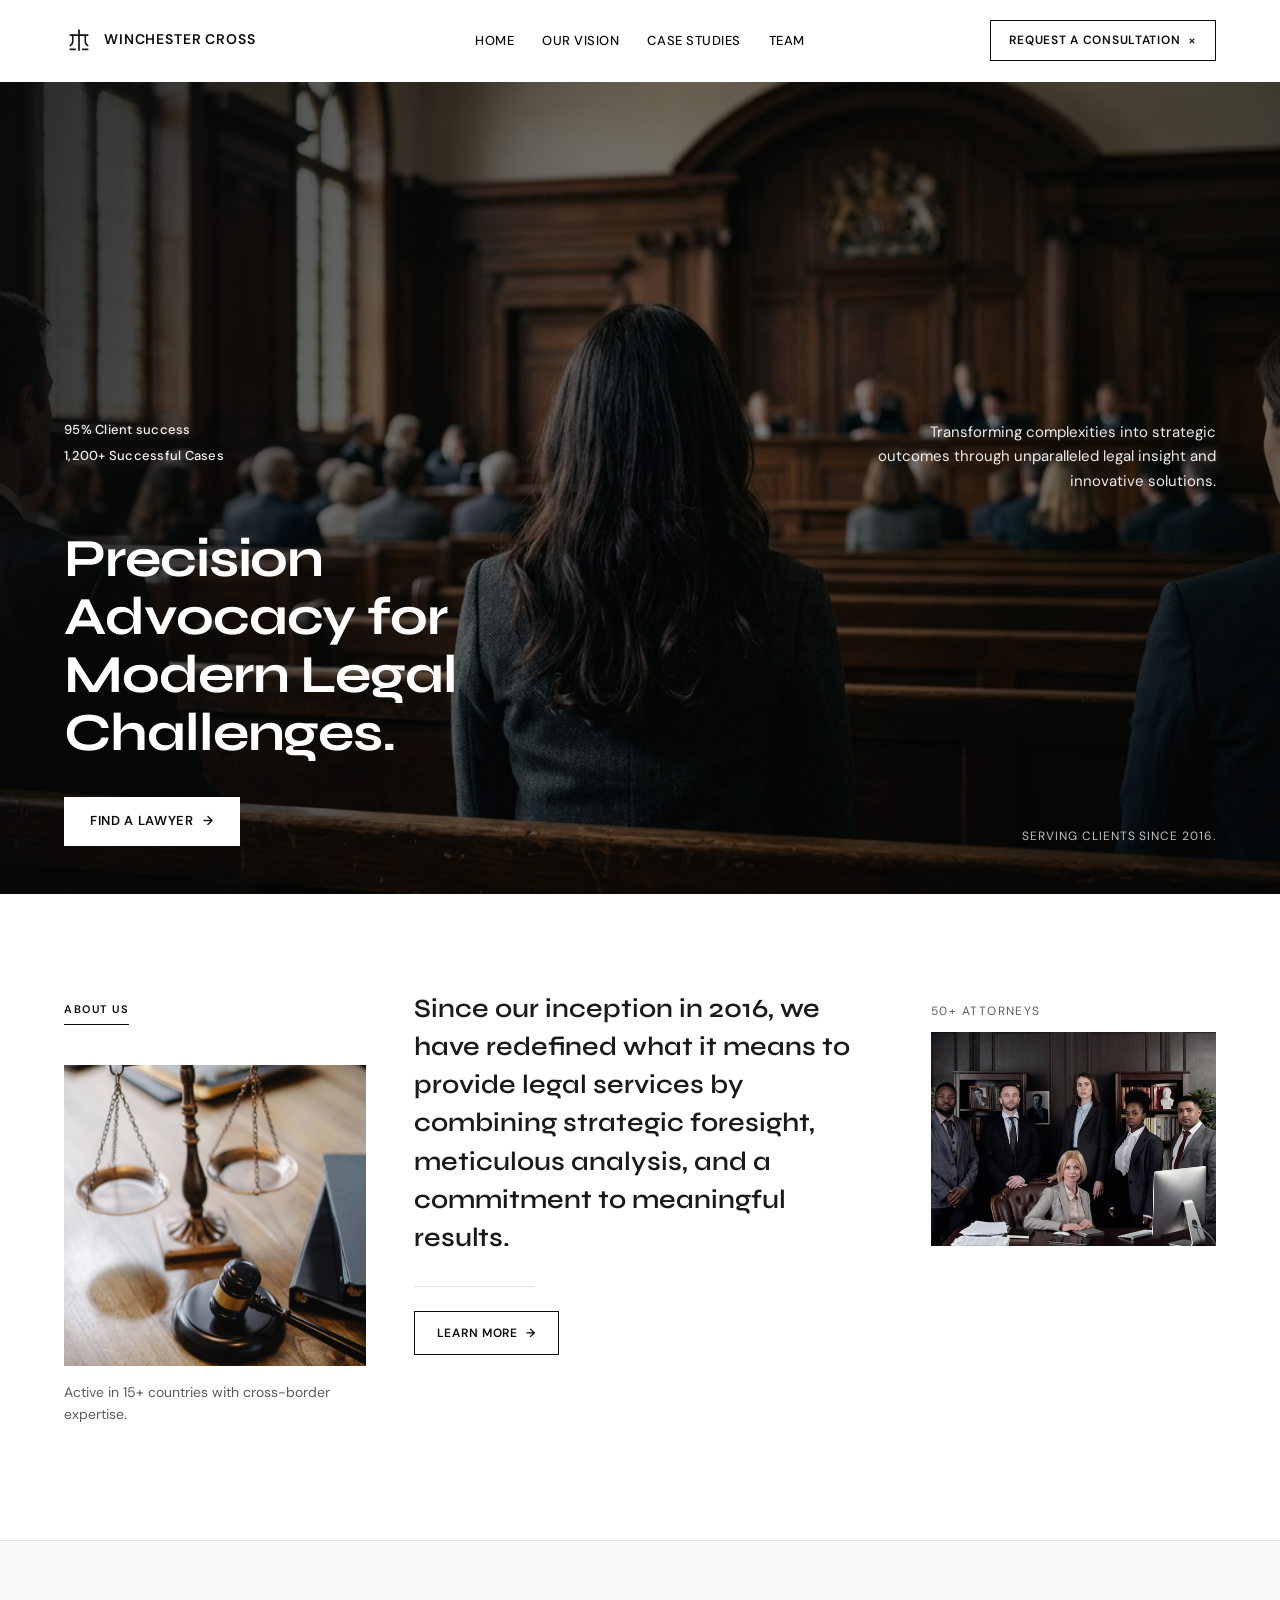
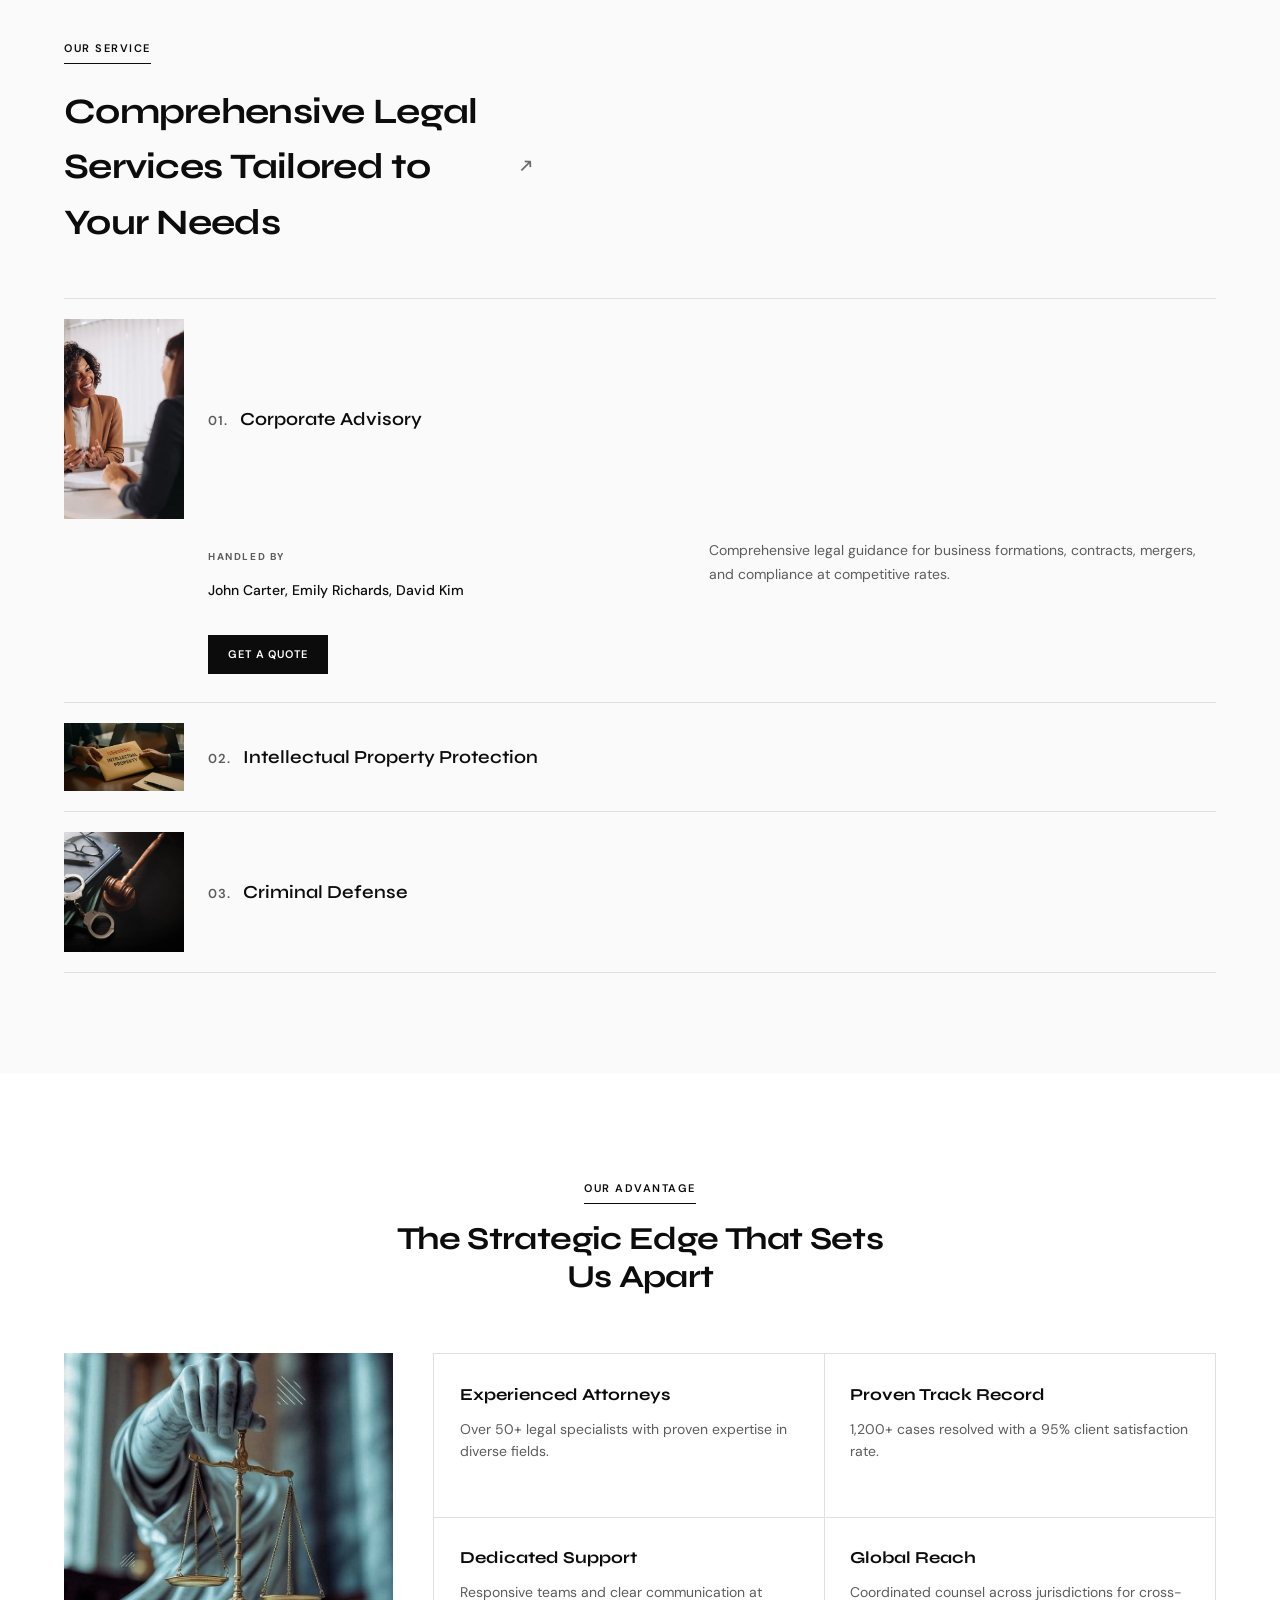
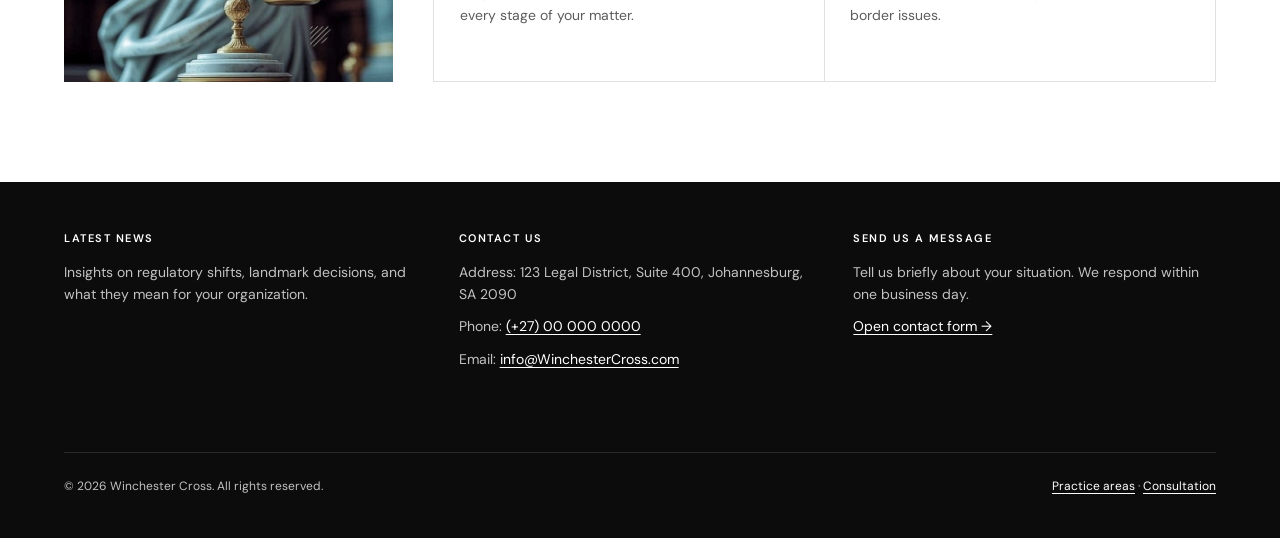
==== commit 2074742e: "initial commit" ====
--- a/index.html
+++ b/index.html
@@ -3,7 +3,7 @@
 <head>
 	<meta charset="UTF-8">
 	<meta name="viewport" content="width=device-width, initial-scale=1">
-	<title>Manes Winchester — Precision Advocacy</title>
+	<title>Winchester Cross — Precision Advocacy</title>
 	<link rel="preconnect" href="https://fonts.googleapis.com">
 	<link rel="preconnect" href="https://fonts.gstatic.com" crossorigin>
 	<link href="https://fonts.googleapis.com/css2?family=DM+Sans:ital,opsz,wght@0,9..40,400;0,9..40,500;0,9..40,600;0,9..40,700;1,9..40,400&family=Syne:wght@500;600;700;800&display=swap" rel="stylesheet">
@@ -12,14 +12,14 @@
 <body class="landing">
 	<header class="site-nav" id="top">
 		<div class="landing-wrap">
-			<a href="index.html" class="brand-mark" aria-label="Manes Winchester home">
+			<a href="index.html" class="brand-mark" aria-label="Winchester Cross home">
 				<svg width="30" height="30" viewBox="0 0 24 24" fill="none" xmlns="http://www.w3.org/2000/svg" aria-hidden="true">
 					<path d="M12 4v16" stroke="currentColor" stroke-width="1.4" stroke-linecap="round"/>
 					<path d="M5 8h14" stroke="currentColor" stroke-width="1.4" stroke-linecap="round"/>
 					<path d="M7 8v5c0 1.5-.8 2.8-2 3.5M17 8v5c0 1.5.8 2.8 2 3.5" stroke="currentColor" stroke-width="1.3" stroke-linecap="round"/>
 					<path d="M5 19.5h4M15 19.5h4" stroke="currentColor" stroke-width="1.3" stroke-linecap="round"/>
 				</svg>
-				<span>Manes Winchester</span>
+				<span>Winchester Cross</span>
 			</a>
 			<button type="button" class="nav-toggle" id="navToggle" aria-expanded="false" aria-controls="navMenu">Menu</button>
 			<ul class="nav-links" id="navMenu" role="navigation">
@@ -180,9 +180,9 @@
 			</div>
 			<div>
 				<h4>Contact Us</h4>
-				<p><span>Address:</span> 123 Legal District, Suite 400, New York, NY 10001</p>
+				<p><span>Address:</span> 123 Legal District, Suite 400, Johannesburg, SA 2090</p>
 				<p><span>Phone:</span> <a href="tel:+1200222999">(+27) 00 000 0000</a></p>
-				<p><span>Email:</span> <a href="mailto:info@maneswinchester.com">info@maneswinchester.com</a></p>
+				<p><span>Email:</span> <a href="mailto:info@WinchesterCross.com">info@WinchesterCross.com</a></p>
 			</div>
 			<div>
 				<h4>Send Us a Message</h4>
@@ -190,7 +190,7 @@
 				<p><a href="contact.html">Open contact form →</a></p>
 			</div>
 			<div class="footer-bar">
-				<p>© 2026 Manes Winchester. All rights reserved.</p>
+				<p>© 2026 Winchester Cross. All rights reserved.</p>
 				<p><a href="practices.html">Practice areas</a> · <a href="contact.html">Consultation</a></p>
 			</div>
 		</div>
